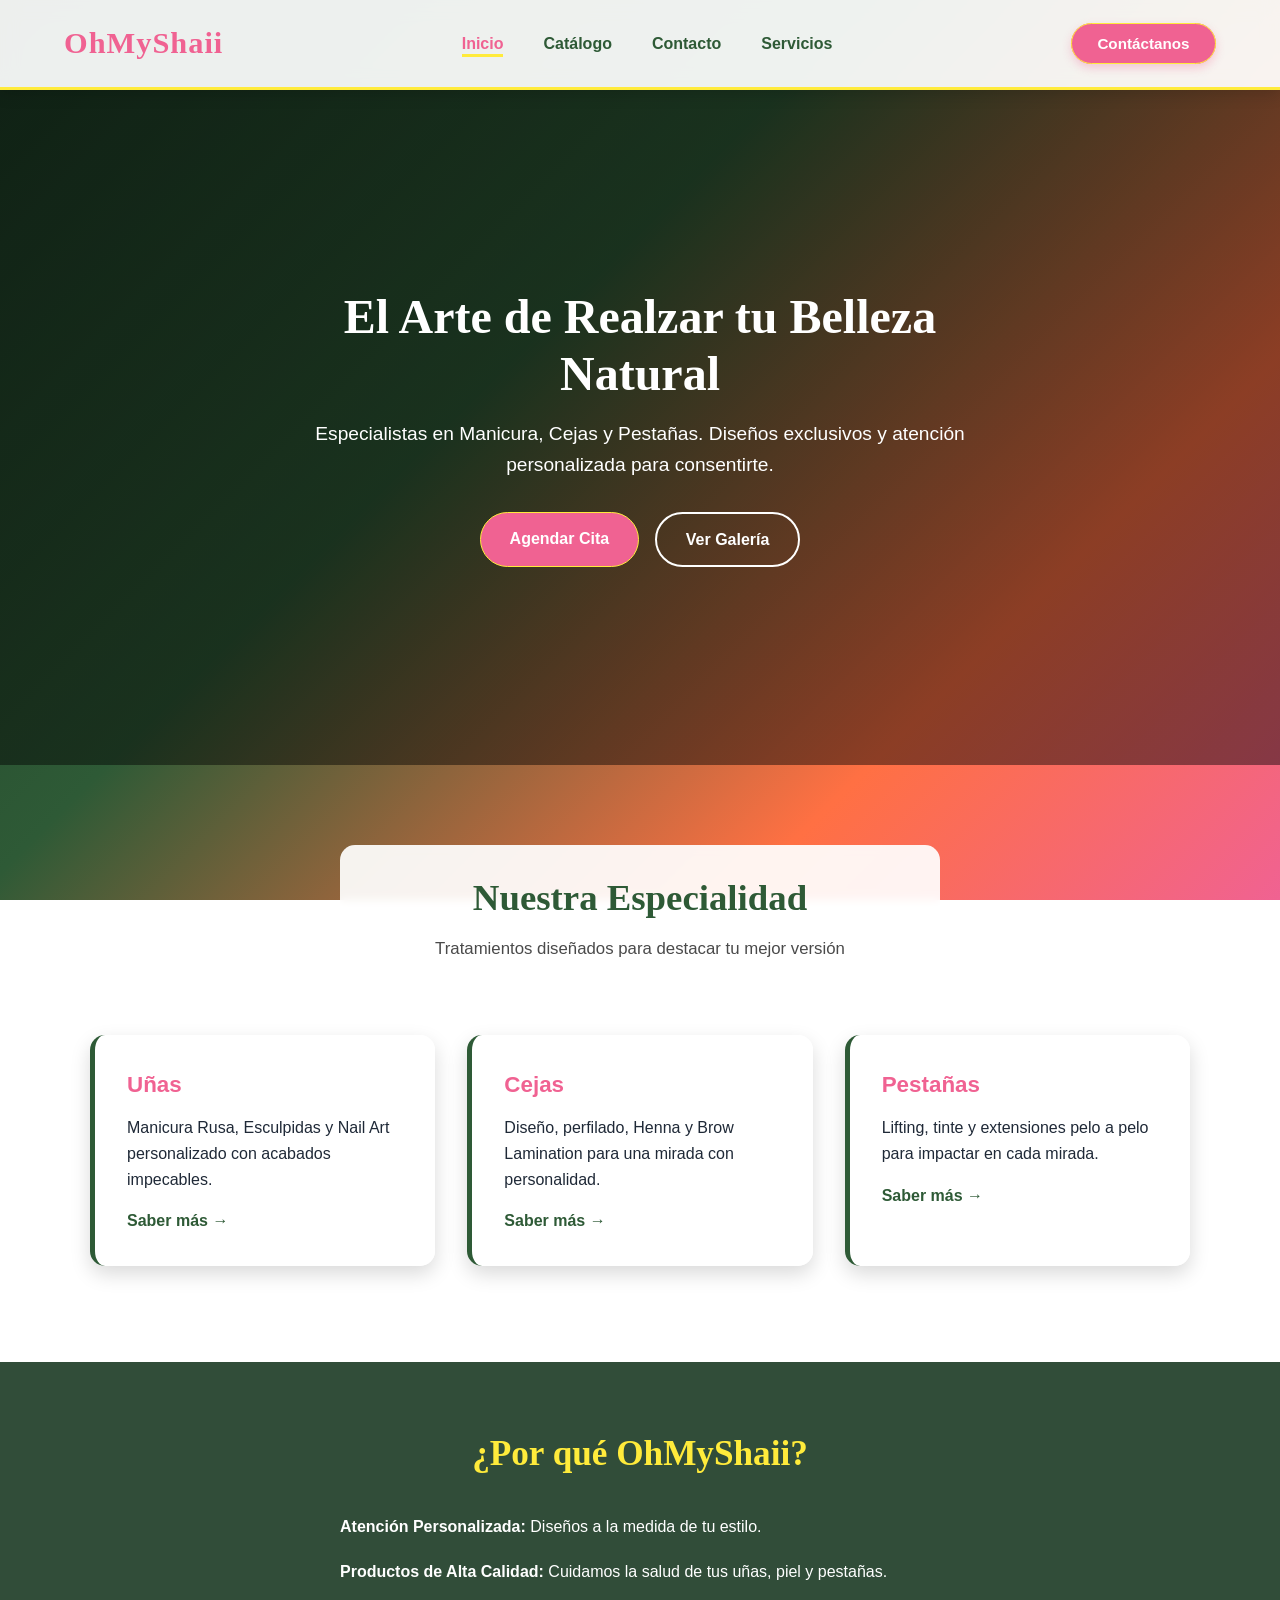
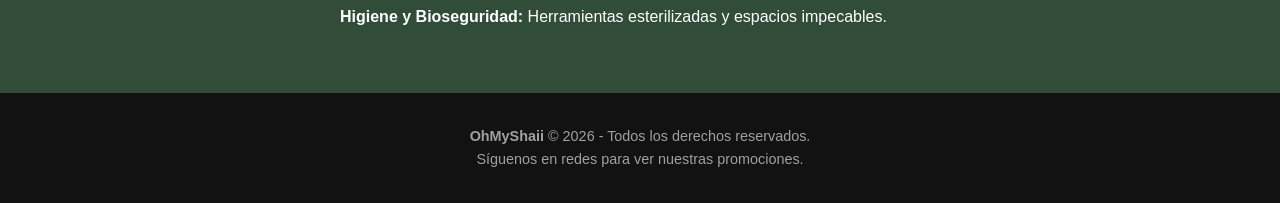
==== Index/Index.html @ 583b564d "first commit" ====
<!DOCTYPE html>
<html lang="es">
<head>
    <meta charset="UTF-8">
    <meta name="viewport" content="width=device-width, initial-scale=1.0">
    <title>OhMyShaii | Belleza & Cuidado Personal</title>

    <!-- Favicon para la pestaña del navegador -->
    <link rel="icon" type="image/jpeg" href="../assets/logotipo.jpeg">
    <link rel="shortcut icon" href="../img/logotipo_2.jpeg" type="image/x-icon">
    <link rel="apple-touch-icon" href="../img/logotipo_2.jpeg">

    <!-- Meta etiquetas para busquedas y redes sociales -->
    <meta property="og:title" content="OhMyShaii | Belleza & Cuidado Personal">
    <meta property="og:description" content="Especialistas en Manicura, Cejas y Pestañas. Diseños exclusivos y atención personalizada.">
    <meta property="og:image" content="../img/logotipo_2.jpeg">
    <meta property="og:type" content="website">

    <!-- Estilos CSS -->
    <link rel="stylesheet" href="../Css/variables.css"> 
    <link rel="stylesheet" href="../Css/styles.css">
</head>
<body>

    <!-- Header / Navbar -->
    <header class="header">
        <div class="logo">
            <a href="Index.html">OhMyShaii</a>
        </div>
        <nav class="nav-bar">
            <ul class="nav-link">
                <li><a href="Index.html" class="active">Inicio</a></li>
                <li><a href="Catalogo.html">Catálogo</a></li>
                <li><a href="Contacto.html">Contacto</a></li>
                <li><a href="Servicios.html">Servicios</a></li>
            </ul>
        </nav>
        <div class="nav-cta">
            <a href="Contacto.html">Contáctanos</a>
        </div>
    </header>

    <!-- Hero Section (Sección Principal) -->
    <section class="hero">
        <div class="hero-content">
            <h1>El Arte de Realzar tu Belleza Natural</h1>
            <p>Especialistas en Manicura, Cejas y Pestañas. Diseños exclusivos y atención personalizada para consentirte.</p>
            <div class="hero-buttons">
                <a href="Contacto.html" class="btn-primary">Agendar Cita</a>
                <a href="Catalogo.html" class="btn-secondary">Ver Galería</a>
            </div>
        </div>
    </section>

    <!-- Resumen de Servicios -->
    <section class="home-servicios">
        <div class="titulo-seccion">
            <h2>Nuestra Especialidad</h2>
            <p>Tratamientos diseñados para destacar tu mejor versión</p>
        </div>
        <div class="servicios-grid-home">
            <div class="card-home">
                <h3>Uñas</h3>
                <p>Manicura Rusa, Esculpidas y Nail Art personalizado con acabados impecables.</p>
                <a href="Servicios.html">Saber más &rarr;</a>
            </div>
            <div class="card-home">
                <h3>Cejas</h3>
                <p>Diseño, perfilado, Henna y Brow Lamination para una mirada con personalidad.</p>
                <a href="Servicios.html">Saber más &rarr;</a>
            </div>
            <div class="card-home">
                <h3>Pestañas</h3>
                <p>Lifting, tinte y extensiones pelo a pelo para impactar en cada mirada.</p>
                <a href="Servicios.html">Saber más &rarr;</a>
            </div>
        </div>
    </section>

    <!-- Sección ¿Por qué elegirnos? -->
    <section class="beneficios">
        <div class="beneficios-content">
            <h2>¿Por qué OhMyShaii?</h2>
            <ul class="lista-beneficios">
                <li><strong>Atención Personalizada:</strong> Diseños a la medida de tu estilo.</li>
                <li><strong>Productos de Alta Calidad:</strong> Cuidamos la salud de tus uñas, piel y pestañas.</li>
                <li><strong>Higiene y Bioseguridad:</strong> Herramientas esterilizadas y espacios impecables.</li>
            </ul>
        </div>
    </section>

    <!-- Footer -->
    <footer class="footer">
        <div class="footer-content">
            <p><strong>OhMyShaii</strong> &copy; 2026 - Todos los derechos reservados.</p>
            <p>Síguenos en redes para ver nuestras promociones.</p>
        </div>
    </footer>

</body>
</html>
---- Css/variables.css ----
:root {
  /* Marca (Logo) */
  --rosa-logo: #F06292;        /* Rosa principal del círculo */
  --amarillo-logo: #FFEB3B;    /* Amarillo/Oro del texto */
  --blanco-lirio: #FFFFFF;     /* Blanco de la flor y contornos */

  /* Colores de Moodboard (Verde y Naranja) */
  --verde-esmeralda: #2E5A36;  /* Verde profundo orgánico */
  --verde-claro: #88B04B;      /* Verde oliva/hoja fresco */
  --naranja-sol: #FF7043;      /* Naranja cálido sunset */

  /* Textos y Sombras */
  --texto-oscuro: #1F2937;
  --sombra-suave: rgba(0, 0, 0, 0.08);
}
---- Css/styles.css ----
/* --- VARIABLES Y PALETA DE COLORES --- */
:root {
  /* Marca / Logotipo */
  --rosa-principal: #F06292;
  --oro-texto: #FFEB3B;
  --blanco-lirio: #FFFFFF;

  /* Moodboard (Verde y Naranja) */
  --verde-bosque: #1b3a24;
  --verde-esmeralda: #2e5a36;
  --verde-suave: rgba(232, 245, 233, 0.9);
  --naranja-sol: #FF7043;
  
  /* Lectura y UI */
  --texto-oscuro: #1F2937;
  --sombra: rgba(0, 0, 0, 0.15);
  --fondo-tarjeta: rgba(255, 255, 255, 0.92);
}

/* --- RESET Y BASE --- */
* {
  margin: 0;
  padding: 0;
  box-sizing: border-box;
}

body {
  font-family: 'Poppins', 'Segoe UI', sans-serif;
  color: var(--texto-oscuro);
  line-height: 1.6;
  
  /* FONDO COMBINADO: Verde Esmeralda -> Naranja Sol -> Rosa Logo */
  background: linear-gradient(
    135deg, 
    var(--verde-bosque) 0%, 
    var(--verde-esmeralda) 40%, 
    var(--naranja-sol) 75%, 
    var(--rosa-principal) 100%
  );
  background-attachment: fixed;
  min-height: 100vh;
}

/* --- HEADER / NAVBAR --- */
.header {
  display: flex;
  justify-content: space-between;
  align-items: center;
  padding: 1.2rem 5%;
  background-color: rgba(255, 255, 255, 0.92);
  backdrop-filter: blur(10px);
  border-bottom: 3px solid var(--oro-texto);
  box-shadow: 0 4px 15px var(--sombra);
  position: sticky;
  top: 0;
  z-index: 1000;
}

/* Logo */
.logo a {
  font-family: 'Playfair Display', serif;
  font-size: 1.9rem;
  font-weight: 700;
  color: var(--rosa-principal);
  text-decoration: none;
  letter-spacing: 1px;
}

/* Menú de navegación (.nav-bar y .nav-link) */
.nav-bar {
  display: flex;
  align-items: center;
}

.nav-link {
  display: flex;
  list-style: none;
  gap: 2.5rem;
}

.nav-link a {
  text-decoration: none;
  color: var(--verde-esmeralda);
  font-size: 1rem;
  font-weight: 600;
  position: relative;
  transition: color 0.3s ease;
}

/* Subrayado en hover usando el tono amarillo/oro */
.nav-link a::after {
  content: '';
  position: absolute;
  width: 0;
  height: 3px;
  bottom: -5px;
  left: 0;
  background-color: var(--oro-texto);
  transition: width 0.3s ease;
}

.nav-link a:hover::after,
.nav-link a.active::after {
  width: 100%;
}

.nav-link a:hover,
.nav-link a.active {
  color: var(--rosa-principal);
}

/* Botón CTA (.nav-cta) */
.nav-cta a {
  background-color: var(--rosa-principal);
  color: var(--blanco-lirio);
  padding: 0.7rem 1.6rem;
  border-radius: 30px;
  text-decoration: none;
  font-size: 0.95rem;
  font-weight: 600;
  border: 1px solid var(--oro-texto);
  box-shadow: 0 4px 10px rgba(240, 98, 146, 0.3);
  transition: all 0.3s ease;
}

.nav-cta a:hover {
  background-color: var(--naranja-sol);
  transform: translateY(-2px);
  box-shadow: 0 6px 15px rgba(255, 112, 67, 0.4);
}

/* --- SECCIÓN GENERAL DE SERVICIOS --- */
.servicios {
  padding: 4rem 5%;
}

.titulo-seccion {
  text-align: center;
  margin-bottom: 3rem;
  background: var(--fondo-tarjeta);
  padding: 1.5rem;
  border-radius: 15px;
  max-width: 600px;
  margin-left: auto;
  margin-right: auto;
  backdrop-filter: blur(5px);
}

.titulo-seccion h2 {
  font-family: 'Playfair Display', serif;
  font-size: 2.3rem;
  color: var(--verde-esmeralda);
  margin-bottom: 0.5rem;
}

.titulo-seccion p {
  color: #4a4a4a;
  font-size: 1.05rem;
}

/* Grid de Tarjetas */
.servicios-container {
  display: grid;
  grid-template-columns: repeat(auto-fit, minmax(280px, 1fr));
  gap: 2rem;
  max-width: 1200px;
  margin: 0 auto;
}

/* Estructura de la Tarjeta con Cristal de Fondo */
.servicio-card {
  background-color: var(--fondo-tarjeta);
  border-radius: 15px;
  overflow: hidden;
  box-shadow: 0 8px 20px var(--sombra);
  border: 1px solid rgba(255, 255, 255, 0.4);
  backdrop-filter: blur(8px);
  transition: transform 0.3s ease, box-shadow 0.3s ease;
  display: flex;
  flex-direction: column;
}

.servicio-card:hover {
  transform: translateY(-8px);
  box-shadow: 0 12px 30px rgba(0, 0, 0, 0.25);
}

/* Manejo de Imágenes */
.servicio-img {
  width: 100%;
  height: 240px;
  overflow: hidden;
}

.servicio-img img {
  width: 100%;
  height: 100%;
  object-fit: cover;
  transition: transform 0.4s ease;
}

.servicio-card:hover .servicio-img img {
  transform: scale(1.06);
}

/* Contenido de la Tarjeta */
.servicio-info {
  padding: 1.5rem;
  display: flex;
  flex-direction: column;
  flex-grow: 1;
}

.servicio-info h3 {
  font-size: 1.5rem;
  color: var(--rosa-principal);
  margin-bottom: 0.8rem;
}

.servicio-info p {
  font-size: 0.95rem;
  color: var(--texto-oscuro);
  margin-bottom: 1.5rem;
  flex-grow: 1;
}

/* Botón secundario por tarjeta */
.btn-servicio {
  align-self: start;
  text-decoration: none;
  color: var(--verde-esmeralda);
  border: 2px solid var(--verde-esmeralda);
  padding: 0.5rem 1.2rem;
  border-radius: 20px;
  font-weight: 600;
  font-size: 0.9rem;
  transition: all 0.3s ease;
}

.btn-servicio:hover {
  background-color: var(--verde-esmeralda);
  color: var(--blanco-lirio);
}

/* --- ESTILOS DEL CATÁLOGO Y ÁLBUM --- */
.catalogo-section {
  padding: 3rem 5%;
  max-width: 1200px;
  margin: 0 auto;
}

/* Pestañas de Filtrado */
.album-tabs {
  display: flex;
  justify-content: center;
  gap: 1rem;
  margin-bottom: 2.5rem;
  flex-wrap: wrap;
}

.tab-btn {
  background-color: var(--fondo-tarjeta);
  border: 2px solid var(--verde-esmeralda);
  color: var(--verde-esmeralda);
  padding: 0.6rem 1.4rem;
  border-radius: 25px;
  font-weight: 600;
  cursor: pointer;
  transition: all 0.3s ease;
}

.tab-btn:hover,
.tab-btn.active {
  background-color: var(--rosa-principal);
  border-color: var(--rosa-principal);
  color: var(--blanco-lirio);
}

/* Grilla de la Galería */
.galeria-grid {
  display: grid;
  grid-template-columns: repeat(auto-fill, minmax(260px, 1fr));
  gap: 1.5rem;
}

.galeria-item {
  position: relative;
  border-radius: 12px;
  overflow: hidden;
  height: 280px;
  cursor: pointer;
  box-shadow: 0 6px 15px var(--sombra);
}

.galeria-item img {
  width: 100%;
  height: 100%;
  object-fit: cover;
  transition: transform 0.4s ease;
}

/* Capa hover con texto */
.galeria-item .overlay {
  position: absolute;
  top: 0;
  left: 0;
  width: 100%;
  height: 100%;
  background: rgba(27, 58, 36, 0.75);
  display: flex;
  justify-content: center;
  align-items: center;
  opacity: 0;
  transition: opacity 0.3s ease;
}

.galeria-item .overlay span {
  color: var(--blanco-lirio);
  font-size: 1.2rem;
  font-weight: 700;
  border-bottom: 2px solid var(--oro-texto);
  padding-bottom: 4px;
}

.galeria-item:hover img {
  transform: scale(1.08);
}

.galeria-item:hover .overlay {
  opacity: 1;
}

/* --- LIGHTBOX (VISOR EN PANTALLA COMPLETA) --- */
.lightbox {
  display: none;
  position: fixed;
  z-index: 2000;
  left: 0;
  top: 0;
  width: 100%;
  height: 100%;
  background-color: rgba(0, 0, 0, 0.88);
  flex-direction: column;
  justify-content: center;
  align-items: center;
}

.lightbox-contenido {
  max-width: 85%;
  max-height: 80vh;
  border-radius: 10px;
  box-shadow: 0 0 20px rgba(255, 255, 255, 0.2);
  animation: zoomIn 0.3s ease;
}

#caption {
  margin-top: 15px;
  color: var(--blanco-lirio);
  font-size: 1.1rem;
}

.cerrar {
  position: absolute;
  top: 20px;
  right: 35px;
  color: var(--blanco-lirio);
  font-size: 40px;
  font-weight: bold;
  cursor: pointer;
  transition: color 0.2s ease;
}

.cerrar:hover {
  color: var(--rosa-principal);
}

@keyframes zoomIn {
  from { transform: scale(0.7); opacity: 0; }
  to { transform: scale(1); opacity: 1; }
}

/* --- HERO SECTION --- */
.hero {
  background: linear-gradient(rgba(0, 0, 0, 0.45), rgba(0, 0, 0, 0.45)), url('../img/hero-bg.jpg') center/cover no-repeat;
  height: 75vh;
  display: flex;
  align-items: center;
  justify-content: center;
  text-align: center;
  color: var(--blanco-lirio);
  padding: 0 1rem;
  margin-bottom: 2rem;
}

.hero-content {
  max-width: 700px;
}

.hero-content h1 {
  font-family: 'Playfair Display', serif;
  font-size: 3rem;
  margin-bottom: 1rem;
  line-height: 1.2;
}

.hero-content p {
  font-size: 1.2rem;
  margin-bottom: 2rem;
}

.hero-buttons {
  display: flex;
  gap: 1rem;
  justify-content: center;
}

.btn-primary {
  background-color: var(--rosa-principal);
  color: var(--blanco-lirio);
  padding: 0.8rem 1.8rem;
  border-radius: 30px;
  text-decoration: none;
  font-weight: 600;
  border: 1px solid var(--oro-texto);
  transition: background-color 0.3s, transform 0.2s;
}

.btn-primary:hover {
  background-color: var(--naranja-sol);
  transform: translateY(-2px);
}

.btn-secondary {
  border: 2px solid var(--blanco-lirio);
  color: var(--blanco-lirio);
  padding: 0.8rem 1.8rem;
  border-radius: 30px;
  text-decoration: none;
  font-weight: 600;
  transition: all 0.3s;
}

.btn-secondary:hover {
  background-color: var(--blanco-lirio);
  color: var(--texto-oscuro);
}

/* --- HOME SERVICIOS --- */
.home-servicios {
  padding: 3rem 5%;
}

.servicios-grid-home {
  display: grid;
  grid-template-columns: repeat(auto-fit, minmax(250px, 1fr));
  gap: 2rem;
  max-width: 1100px;
  margin: 0 auto;
}

.card-home {
  background-color: var(--fondo-tarjeta);
  padding: 2rem;
  border-radius: 15px;
  border-left: 5px solid var(--verde-esmeralda);
  backdrop-filter: blur(8px);
  box-shadow: 0 8px 20px var(--sombra);
  transition: transform 0.3s;
}

.card-home:hover {
  transform: translateY(-5px);
}

.card-home h3 {
  color: var(--rosa-principal);
  font-size: 1.4rem;
  margin-bottom: 0.8rem;
}

.card-home a {
  display: inline-block;
  margin-top: 1rem;
  color: var(--verde-esmeralda);
  font-weight: 700;
  text-decoration: none;
}

/* --- BENEFICIOS --- */
.beneficios {
  background-color: rgba(27, 58, 36, 0.9);
  backdrop-filter: blur(8px);
  color: var(--blanco-lirio);
  padding: 4rem 5%;
  text-align: center;
  margin-top: 3rem;
}

.beneficios h2 {
  font-family: 'Playfair Display', serif;
  font-size: 2.2rem;
  margin-bottom: 2rem;
  color: var(--oro-texto);
}

.lista-beneficios {
  list-style: none;
  max-width: 600px;
  margin: 0 auto;
  display: flex;
  flex-direction: column;
  gap: 1.2rem;
  text-align: left;
}

/* --- FOOTER --- */
.footer {
  background-color: #121212;
  color: #a0a0a0;
  text-align: center;
  padding: 2rem;
  font-size: 0.9rem;
}

/* --- ESTILOS DE CONTACTO --- */
.contacto-container {
  padding: 3rem 5%;
  max-width: 1100px;
  margin: 0 auto;
}

.contacto-wrapper {
  display: grid;
  grid-template-columns: repeat(auto-fit, minmax(320px, 1fr));
  gap: 3rem;
  margin-top: 2rem;
}

/* Formulario */
.contacto-form {
  background-color: var(--fondo-tarjeta);
  padding: 2rem;
  border-radius: 15px;
  box-shadow: 0 8px 20px var(--sombra);
  border: 1px solid rgba(255, 255, 255, 0.4);
  backdrop-filter: blur(8px);
}

.form-group {
  margin-bottom: 1.2rem;
}

.form-group label {
  display: block;
  font-weight: 600;
  margin-bottom: 0.4rem;
  color: var(--verde-esmeralda);
}

.form-group input,
.form-group select,
.form-group textarea {
  width: 100%;
  padding: 0.8rem;
  border: 1px solid #ccc;
  border-radius: 8px;
  font-family: inherit;
  font-size: 0.95rem;
  background-color: #ffffff;
  transition: border-color 0.3s;
}

.form-group input:focus,
.form-group select:focus,
.form-group textarea:focus {
  outline: none;
  border-color: var(--rosa-principal);
}

/* Botón WhatsApp */
.btn-whatsapp {
  width: 100%;
  background-color: #25d366;
  color: #ffffff;
  border: none;
  padding: 0.9rem;
  border-radius: 30px;
  font-size: 1.05rem;
  font-weight: 700;
  cursor: pointer;
  display: flex;
  align-items: center;
  justify-content: center;
  gap: 0.5rem;
  transition: background-color 0.3s, transform 0.2s;
}

.btn-whatsapp:hover {
  background-color: #1eb954;
  transform: translateY(-2px);
}

/* Panel de Información Directa */
.contacto-info {
  background-color: var(--fondo-tarjeta);
  padding: 2rem;
  border-radius: 15px;
  border-left: 5px solid var(--rosa-principal);
  backdrop-filter: blur(8px);
  box-shadow: 0 8px 20px var(--sombra);
  display: flex;
  flex-direction: column;
  justify-content: center;
}

.contacto-info h3 {
  font-family: 'Playfair Display', serif;
  color: var(--verde-esmeralda);
  font-size: 1.6rem;
  margin-bottom: 1rem;
}

.contacto-info p {
  margin-bottom: 1.5rem;
}

.contacto-info ul {
  list-style: none;
  display: flex;
  flex-direction: column;
  gap: 1rem;
}

.contacto-info li {
  font-size: 0.98rem;
}
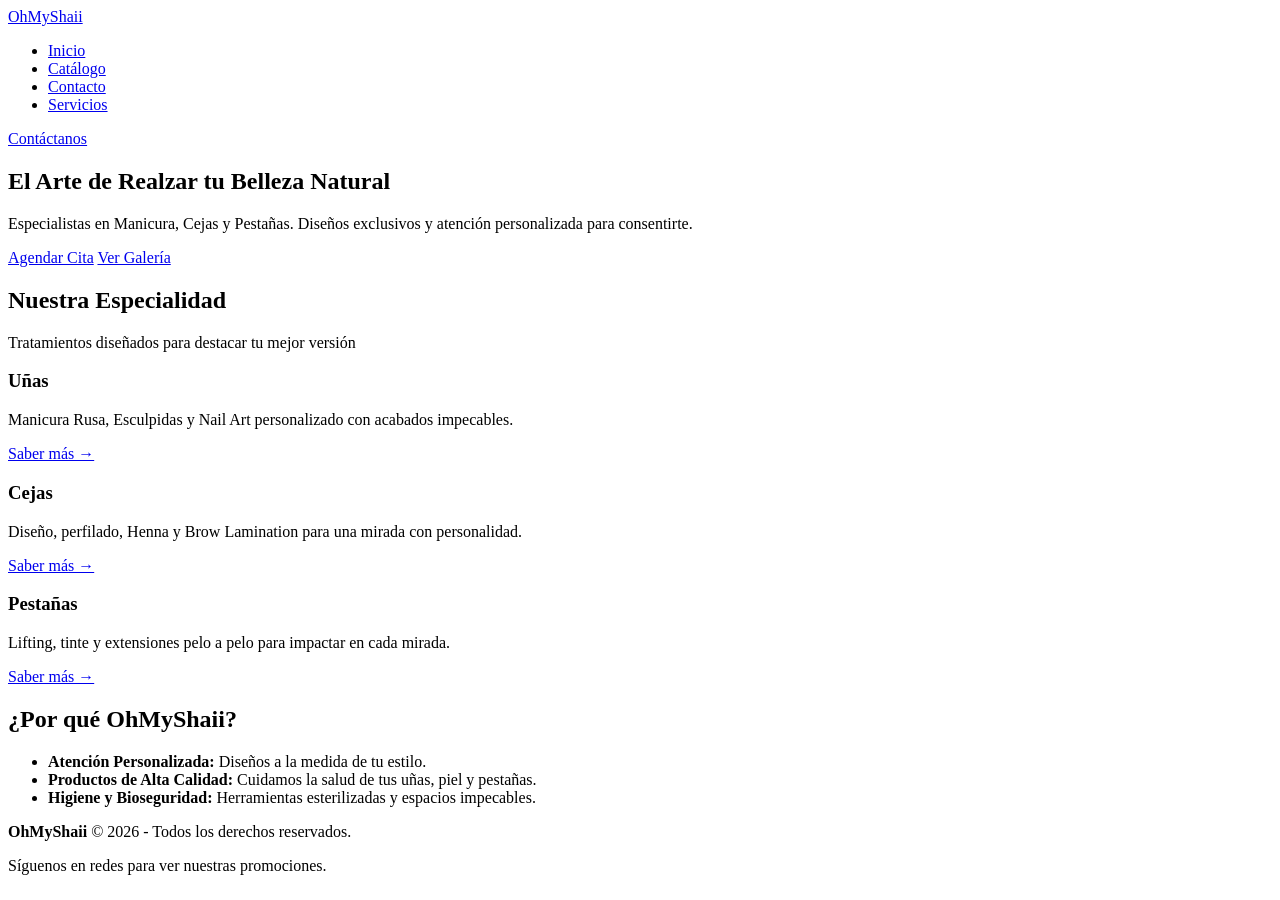
==== commit 28169ab4: "cambios para nuevo funcionamiento" ====
--- a/Index/Index.html
+++ b/Index/Index.html
@@ -6,19 +6,19 @@
     <title>OhMyShaii | Belleza & Cuidado Personal</title>
 
     <!-- Favicon para la pestaña del navegador -->
-    <link rel="icon" type="image/jpeg" href="../assets/logotipo.jpeg">
-    <link rel="shortcut icon" href="../img/logotipo_2.jpeg" type="image/x-icon">
-    <link rel="apple-touch-icon" href="../img/logotipo_2.jpeg">
+    <link rel="icon" type="image/jpeg" href="assets/logotipo_2.jpeg">
+    <link rel="shortcut icon" type="image/jpeg" href="assets/logotipo_2.jpeg">
+    <link rel="apple-touch-icon" href="assets/logotipo_2.jpeg">
 
-    <!-- Meta etiquetas para busquedas y redes sociales -->
+    <!-- Meta etiquetas para búsquedas y redes sociales (Open Graph) -->
     <meta property="og:title" content="OhMyShaii | Belleza & Cuidado Personal">
     <meta property="og:description" content="Especialistas en Manicura, Cejas y Pestañas. Diseños exclusivos y atención personalizada.">
-    <meta property="og:image" content="../img/logotipo_2.jpeg">
+    <meta property="og:image" content="assets/logotipo_2.jpeg">
     <meta property="og:type" content="website">
 
-    <!-- Estilos CSS -->
-    <link rel="stylesheet" href="../Css/variables.css"> 
-    <link rel="stylesheet" href="../Css/styles.css">
+    <!-- Estilos CSS (Rutas relativas a la raíz) -->
+    <link rel="stylesheet" href="Css/variables.css"> 
+    <link rel="stylesheet" href="Css/styles.css">
 </head>
 <body>
 
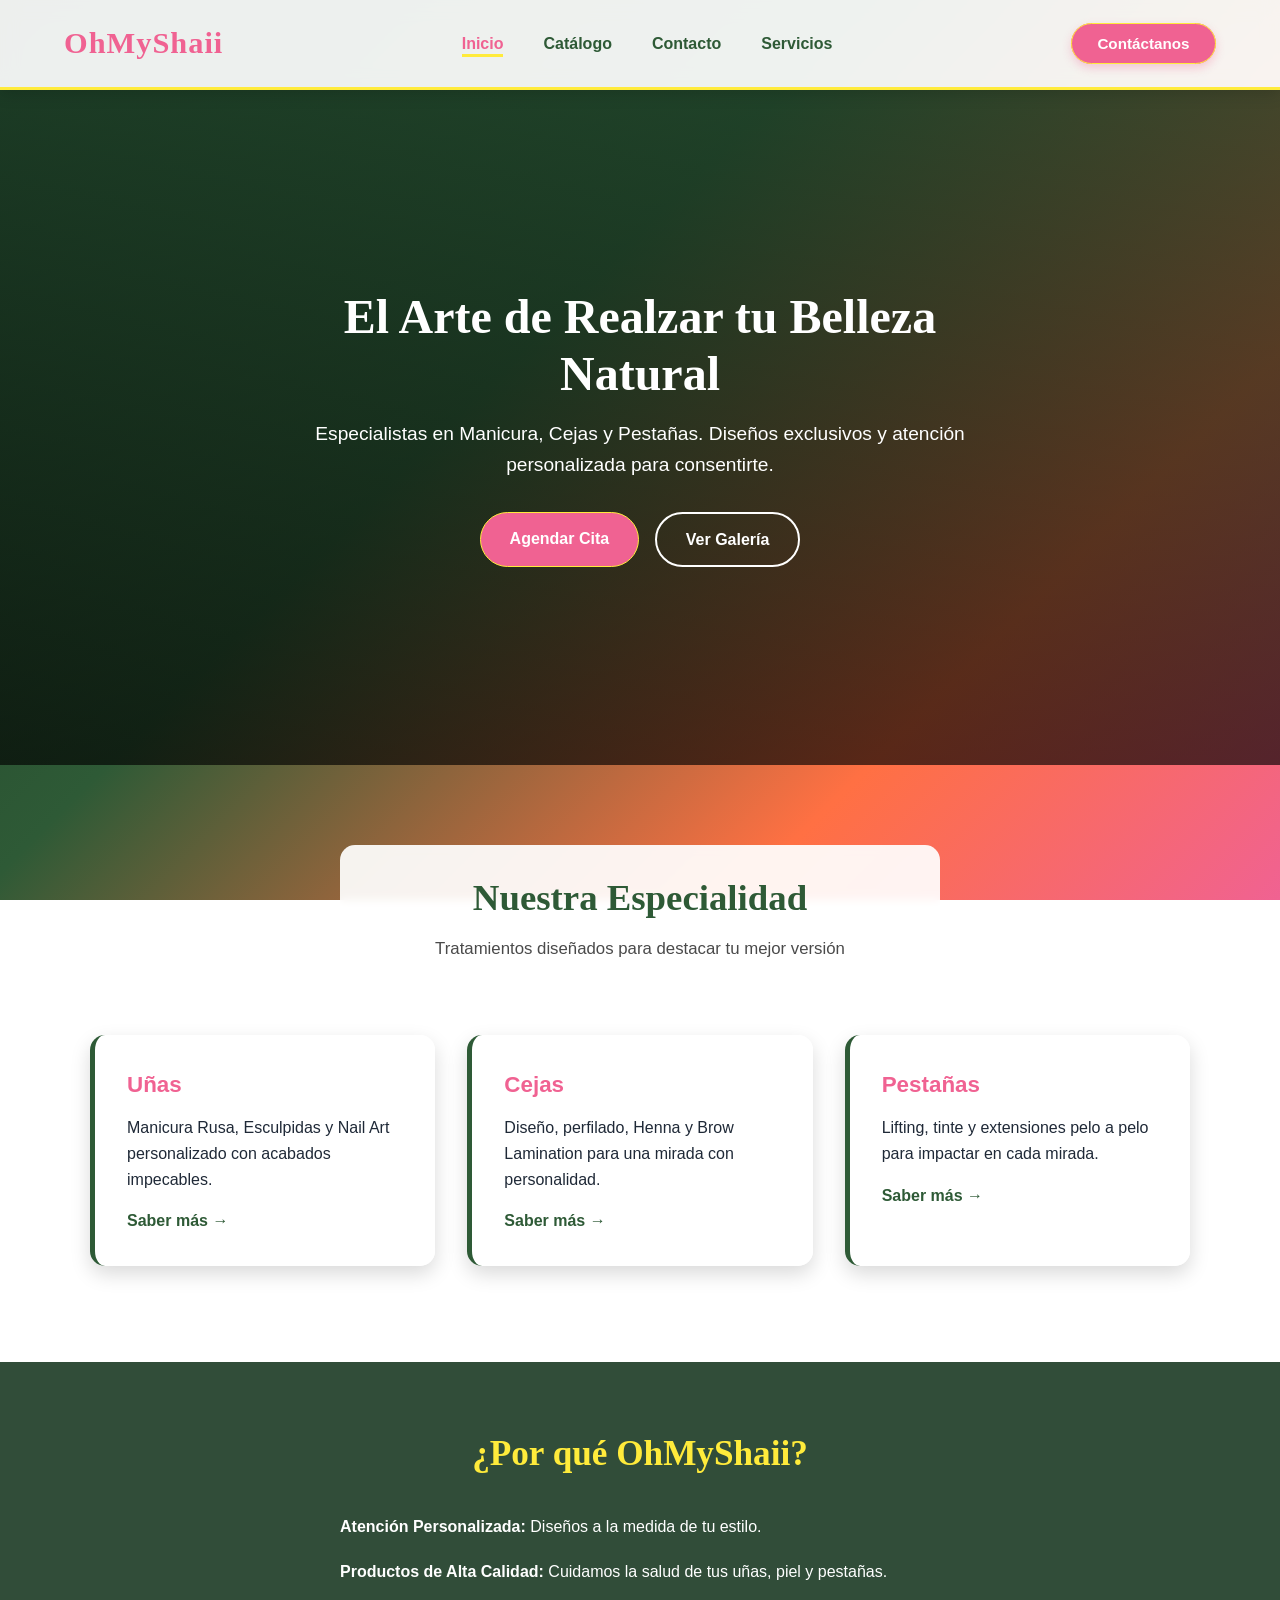
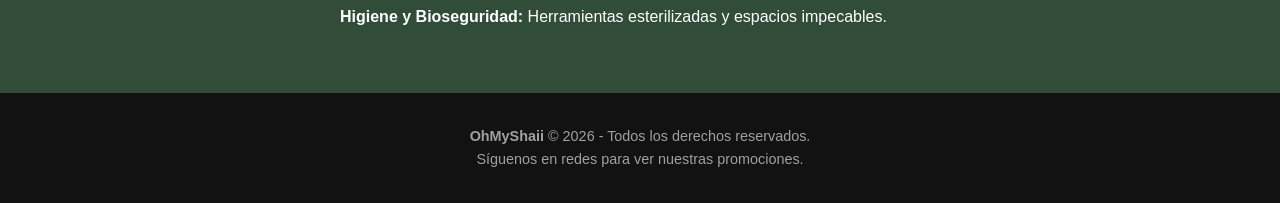
==== commit 364e0dd6: "cambios para nuevo funcionamiento" ====
--- a/Index/Index.html
+++ b/Index/Index.html
@@ -5,7 +5,7 @@
     <meta name="viewport" content="width=device-width, initial-scale=1.0">
     <title>OhMyShaii | Belleza & Cuidado Personal</title>
 
-    <!-- Favicon para la pestaña del navegador -->
+    <!-- Favicon para la pestaña del navegador (Sin la barra inicial '/') -->
     <link rel="icon" type="image/jpeg" href="assets/logotipo_2.jpeg">
     <link rel="shortcut icon" type="image/jpeg" href="assets/logotipo_2.jpeg">
     <link rel="apple-touch-icon" href="assets/logotipo_2.jpeg">
@@ -16,9 +16,8 @@
     <meta property="og:image" content="assets/logotipo_2.jpeg">
     <meta property="og:type" content="website">
 
-    <!-- Estilos CSS (Rutas relativas a la raíz) -->
-    <link rel="stylesheet" href="Css/variables.css"> 
-    <link rel="stylesheet" href="Css/styles.css">
+    <!-- Estilos CSS (Sin los '../' iniciales) -->
+    <link rel="stylesheet" href="../Css/styles.css">
 </head>
 <body>
 
--- a/Css/styles.css
+++ b/Css/styles.css
@@ -0,0 +1,649 @@
+/* --- VARIABLES Y PALETA DE COLORES --- */
+:root {
+  /* Marca / Logotipo */
+  --rosa-principal: #F06292;
+  --oro-texto: #FFEB3B;
+  --blanco-lirio: #FFFFFF;
+
+  /* Moodboard (Verde y Naranja) */
+  --verde-bosque: #1b3a24;
+  --verde-esmeralda: #2e5a36;
+  --verde-suave: rgba(232, 245, 233, 0.9);
+  --naranja-sol: #FF7043;
+  
+  /* Lectura y UI */
+  --texto-oscuro: #1F2937;
+  --sombra: rgba(0, 0, 0, 0.15);
+  --fondo-tarjeta: rgba(255, 255, 255, 0.92);
+}
+
+/* --- RESET Y BASE --- */
+* {
+  margin: 0;
+  padding: 0;
+  box-sizing: border-box;
+}
+
+body {
+  font-family: 'Poppins', 'Segoe UI', sans-serif;
+  color: var(--texto-oscuro);
+  line-height: 1.6;
+  
+  /* FONDO COMBINADO: Verde Esmeralda -> Naranja Sol -> Rosa Logo */
+  background: linear-gradient(
+    135deg, 
+    var(--verde-bosque) 0%, 
+    var(--verde-esmeralda) 40%, 
+    var(--naranja-sol) 75%, 
+    var(--rosa-principal) 100%
+  );
+  background-attachment: fixed;
+  min-height: 100vh;
+}
+
+/* --- HEADER / NAVBAR --- */
+.header {
+  display: flex;
+  justify-content: space-between;
+  align-items: center;
+  padding: 1.2rem 5%;
+  background-color: rgba(255, 255, 255, 0.92);
+  backdrop-filter: blur(10px);
+  border-bottom: 3px solid var(--oro-texto);
+  box-shadow: 0 4px 15px var(--sombra);
+  position: sticky;
+  top: 0;
+  z-index: 1000;
+}
+
+/* Logo */
+.logo a {
+  font-family: 'Playfair Display', serif;
+  font-size: 1.9rem;
+  font-weight: 700;
+  color: var(--rosa-principal);
+  text-decoration: none;
+  letter-spacing: 1px;
+}
+
+/* Menú de navegación (.nav-bar y .nav-link) */
+.nav-bar {
+  display: flex;
+  align-items: center;
+}
+
+.nav-link {
+  display: flex;
+  list-style: none;
+  gap: 2.5rem;
+}
+
+.nav-link a {
+  text-decoration: none;
+  color: var(--verde-esmeralda);
+  font-size: 1rem;
+  font-weight: 600;
+  position: relative;
+  transition: color 0.3s ease;
+}
+
+/* Subrayado en hover usando el tono amarillo/oro */
+.nav-link a::after {
+  content: '';
+  position: absolute;
+  width: 0;
+  height: 3px;
+  bottom: -5px;
+  left: 0;
+  background-color: var(--oro-texto);
+  transition: width 0.3s ease;
+}
+
+.nav-link a:hover::after,
+.nav-link a.active::after {
+  width: 100%;
+}
+
+.nav-link a:hover,
+.nav-link a.active {
+  color: var(--rosa-principal);
+}
+
+/* Botón CTA (.nav-cta) */
+.nav-cta a {
+  background-color: var(--rosa-principal);
+  color: var(--blanco-lirio);
+  padding: 0.7rem 1.6rem;
+  border-radius: 30px;
+  text-decoration: none;
+  font-size: 0.95rem;
+  font-weight: 600;
+  border: 1px solid var(--oro-texto);
+  box-shadow: 0 4px 10px rgba(240, 98, 146, 0.3);
+  transition: all 0.3s ease;
+}
+
+.nav-cta a:hover {
+  background-color: var(--naranja-sol);
+  transform: translateY(-2px);
+  box-shadow: 0 6px 15px rgba(255, 112, 67, 0.4);
+}
+
+/* --- SECCIÓN GENERAL DE SERVICIOS --- */
+.servicios {
+  padding: 4rem 5%;
+}
+
+.titulo-seccion {
+  text-align: center;
+  margin-bottom: 3rem;
+  background: var(--fondo-tarjeta);
+  padding: 1.5rem;
+  border-radius: 15px;
+  max-width: 600px;
+  margin-left: auto;
+  margin-right: auto;
+  backdrop-filter: blur(5px);
+}
+
+.titulo-seccion h2 {
+  font-family: 'Playfair Display', serif;
+  font-size: 2.3rem;
+  color: var(--verde-esmeralda);
+  margin-bottom: 0.5rem;
+}
+
+.titulo-seccion p {
+  color: #4a4a4a;
+  font-size: 1.05rem;
+}
+
+/* Grid de Tarjetas */
+.servicios-container {
+  display: grid;
+  grid-template-columns: repeat(auto-fit, minmax(280px, 1fr));
+  gap: 2rem;
+  max-width: 1200px;
+  margin: 0 auto;
+}
+
+/* Estructura de la Tarjeta con Cristal de Fondo */
+.servicio-card {
+  background-color: var(--fondo-tarjeta);
+  border-radius: 15px;
+  overflow: hidden;
+  box-shadow: 0 8px 20px var(--sombra);
+  border: 1px solid rgba(255, 255, 255, 0.4);
+  backdrop-filter: blur(8px);
+  transition: transform 0.3s ease, box-shadow 0.3s ease;
+  display: flex;
+  flex-direction: column;
+}
+
+.servicio-card:hover {
+  transform: translateY(-8px);
+  box-shadow: 0 12px 30px rgba(0, 0, 0, 0.25);
+}
+
+/* Manejo de Imágenes */
+.servicio-img {
+  width: 100%;
+  height: 240px;
+  overflow: hidden;
+}
+
+.servicio-img img {
+  width: 100%;
+  height: 100%;
+  object-fit: cover;
+  transition: transform 0.4s ease;
+}
+
+.servicio-card:hover .servicio-img img {
+  transform: scale(1.06);
+}
+
+/* Contenido de la Tarjeta */
+.servicio-info {
+  padding: 1.5rem;
+  display: flex;
+  flex-direction: column;
+  flex-grow: 1;
+}
+
+.servicio-info h3 {
+  font-size: 1.5rem;
+  color: var(--rosa-principal);
+  margin-bottom: 0.8rem;
+}
+
+.servicio-info p {
+  font-size: 0.95rem;
+  color: var(--texto-oscuro);
+  margin-bottom: 1.5rem;
+  flex-grow: 1;
+}
+
+/* Botón secundario por tarjeta */
+.btn-servicio {
+  align-self: start;
+  text-decoration: none;
+  color: var(--verde-esmeralda);
+  border: 2px solid var(--verde-esmeralda);
+  padding: 0.5rem 1.2rem;
+  border-radius: 20px;
+  font-weight: 600;
+  font-size: 0.9rem;
+  transition: all 0.3s ease;
+}
+
+.btn-servicio:hover {
+  background-color: var(--verde-esmeralda);
+  color: var(--blanco-lirio);
+}
+
+/* --- ESTILOS DEL CATÁLOGO Y ÁLBUM --- */
+.catalogo-section {
+  padding: 3rem 5%;
+  max-width: 1200px;
+  margin: 0 auto;
+}
+
+/* Pestañas de Filtrado */
+.album-tabs {
+  display: flex;
+  justify-content: center;
+  gap: 1rem;
+  margin-bottom: 2.5rem;
+  flex-wrap: wrap;
+}
+
+.tab-btn {
+  background-color: var(--fondo-tarjeta);
+  border: 2px solid var(--verde-esmeralda);
+  color: var(--verde-esmeralda);
+  padding: 0.6rem 1.4rem;
+  border-radius: 25px;
+  font-weight: 600;
+  cursor: pointer;
+  transition: all 0.3s ease;
+}
+
+.tab-btn:hover,
+.tab-btn.active {
+  background-color: var(--rosa-principal);
+  border-color: var(--rosa-principal);
+  color: var(--blanco-lirio);
+}
+
+/* Grilla de la Galería */
+.galeria-grid {
+  display: grid;
+  grid-template-columns: repeat(auto-fill, minmax(260px, 1fr));
+  gap: 1.5rem;
+}
+
+.galeria-item {
+  position: relative;
+  border-radius: 12px;
+  overflow: hidden;
+  height: 280px;
+  cursor: pointer;
+  box-shadow: 0 6px 15px var(--sombra);
+}
+
+.galeria-item img {
+  width: 100%;
+  height: 100%;
+  object-fit: cover;
+  transition: transform 0.4s ease;
+}
+
+/* Capa hover con texto */
+.galeria-item .overlay {
+  position: absolute;
+  top: 0;
+  left: 0;
+  width: 100%;
+  height: 100%;
+  background: rgba(27, 58, 36, 0.75);
+  display: flex;
+  justify-content: center;
+  align-items: center;
+  opacity: 0;
+  transition: opacity 0.3s ease;
+}
+
+.galeria-item .overlay span {
+  color: var(--blanco-lirio);
+  font-size: 1.2rem;
+  font-weight: 700;
+  border-bottom: 2px solid var(--oro-texto);
+  padding-bottom: 4px;
+}
+
+.galeria-item:hover img {
+  transform: scale(1.08);
+}
+
+.galeria-item:hover .overlay {
+  opacity: 1;
+}
+
+/* --- LIGHTBOX (VISOR EN PANTALLA COMPLETA) --- */
+.lightbox {
+  display: none;
+  position: fixed;
+  z-index: 2000;
+  left: 0;
+  top: 0;
+  width: 100%;
+  height: 100%;
+  background-color: rgba(0, 0, 0, 0.88);
+  flex-direction: column;
+  justify-content: center;
+  align-items: center;
+}
+
+.lightbox-contenido {
+  max-width: 85%;
+  max-height: 80vh;
+  border-radius: 10px;
+  box-shadow: 0 0 20px rgba(255, 255, 255, 0.2);
+  animation: zoomIn 0.3s ease;
+}
+
+#caption {
+  margin-top: 15px;
+  color: var(--blanco-lirio);
+  font-size: 1.1rem;
+}
+
+.cerrar {
+  position: absolute;
+  top: 20px;
+  right: 35px;
+  color: var(--blanco-lirio);
+  font-size: 40px;
+  font-weight: bold;
+  cursor: pointer;
+  transition: color 0.2s ease;
+}
+
+.cerrar:hover {
+  color: var(--rosa-principal);
+}
+
+@keyframes zoomIn {
+  from { transform: scale(0.7); opacity: 0; }
+  to { transform: scale(1); opacity: 1; }
+}
+
+/* --- HERO SECTION (Ruta corregida sin error 404) --- */
+.hero {
+  background: linear-gradient(rgba(27, 58, 36, 0.7), rgba(0, 0, 0, 0.6)), url('../img/logotipo_2.jpeg') center/cover no-repeat;
+  height: 75vh;
+  display: flex;
+  align-items: center;
+  justify-content: center;
+  text-align: center;
+  color: var(--blanco-lirio);
+  padding: 0 1rem;
+  margin-bottom: 2rem;
+}
+
+.hero-content {
+  max-width: 700px;
+}
+
+.hero-content h1 {
+  font-family: 'Playfair Display', serif;
+  font-size: 3rem;
+  margin-bottom: 1rem;
+  line-height: 1.2;
+}
+
+.hero-content p {
+  font-size: 1.2rem;
+  margin-bottom: 2rem;
+}
+
+.hero-buttons {
+  display: flex;
+  gap: 1rem;
+  justify-content: center;
+}
+
+.btn-primary {
+  background-color: var(--rosa-principal);
+  color: var(--blanco-lirio);
+  padding: 0.8rem 1.8rem;
+  border-radius: 30px;
+  text-decoration: none;
+  font-weight: 600;
+  border: 1px solid var(--oro-texto);
+  transition: background-color 0.3s, transform 0.2s;
+}
+
+.btn-primary:hover {
+  background-color: var(--naranja-sol);
+  transform: translateY(-2px);
+}
+
+.btn-secondary {
+  border: 2px solid var(--blanco-lirio);
+  color: var(--blanco-lirio);
+  padding: 0.8rem 1.8rem;
+  border-radius: 30px;
+  text-decoration: none;
+  font-weight: 600;
+  transition: all 0.3s;
+}
+
+.btn-secondary:hover {
+  background-color: var(--blanco-lirio);
+  color: var(--texto-oscuro);
+}
+
+/* --- HOME SERVICIOS --- */
+.home-servicios {
+  padding: 3rem 5%;
+}
+
+.servicios-grid-home {
+  display: grid;
+  grid-template-columns: repeat(auto-fit, minmax(250px, 1fr));
+  gap: 2rem;
+  max-width: 1100px;
+  margin: 0 auto;
+}
+
+.card-home {
+  background-color: var(--fondo-tarjeta);
+  padding: 2rem;
+  border-radius: 15px;
+  border-left: 5px solid var(--verde-esmeralda);
+  backdrop-filter: blur(8px);
+  box-shadow: 0 8px 20px var(--sombra);
+  transition: transform 0.3s;
+}
+
+.card-home:hover {
+  transform: translateY(-5px);
+}
+
+.card-home h3 {
+  color: var(--rosa-principal);
+  font-size: 1.4rem;
+  margin-bottom: 0.8rem;
+}
+
+.card-home a {
+  display: inline-block;
+  margin-top: 1rem;
+  color: var(--verde-esmeralda);
+  font-weight: 700;
+  text-decoration: none;
+}
+
+/* --- BENEFICIOS --- */
+.beneficios {
+  background-color: rgba(27, 58, 36, 0.9);
+  backdrop-filter: blur(8px);
+  color: var(--blanco-lirio);
+  padding: 4rem 5%;
+  text-align: center;
+  margin-top: 3rem;
+}
+
+.beneficios h2 {
+  font-family: 'Playfair Display', serif;
+  font-size: 2.2rem;
+  margin-bottom: 2rem;
+  color: var(--oro-texto);
+}
+
+.lista-beneficios {
+  list-style: none;
+  max-width: 600px;
+  margin: 0 auto;
+  display: flex;
+  flex-direction: column;
+  gap: 1.2rem;
+  text-align: left;
+}
+
+/* --- FOOTER --- */
+.footer {
+  background-color: #121212;
+  color: #a0a0a0;
+  text-align: center;
+  padding: 2rem;
+  font-size: 0.9rem;
+}
+
+/* --- ESTILOS DE CONTACTO --- */
+.contacto-container {
+  padding: 3rem 5%;
+  max-width: 1100px;
+  margin: 0 auto;
+}
+
+.contacto-wrapper {
+  display: grid;
+  grid-template-columns: repeat(auto-fit, minmax(320px, 1fr));
+  gap: 3rem;
+  margin-top: 2rem;
+}
+
+/* Formulario */
+.contacto-form {
+  background-color: var(--fondo-tarjeta);
+  padding: 2rem;
+  border-radius: 15px;
+  box-shadow: 0 8px 20px var(--sombra);
+  border: 1px solid rgba(255, 255, 255, 0.4);
+  backdrop-filter: blur(8px);
+}
+
+.form-group {
+  margin-bottom: 1.2rem;
+}
+
+.form-group label {
+  display: block;
+  font-weight: 600;
+  margin-bottom: 0.4rem;
+  color: var(--verde-esmeralda);
+}
+
+.form-group input,
+.form-group select,
+.form-group textarea {
+  width: 100%;
+  padding: 0.8rem;
+  border: 1px solid #ccc;
+  border-radius: 8px;
+  font-family: inherit;
+  font-size: 0.95rem;
+  background-color: #ffffff;
+  transition: border-color 0.3s;
+}
+
+.form-group input:focus,
+.form-group select:focus,
+.form-group textarea:focus {
+  outline: none;
+  border-color: var(--rosa-principal);
+}
+
+/* Botón WhatsApp */
+.btn-whatsapp {
+  width: 100%;
+  background-color: #25d366;
+  color: #ffffff;
+  border: none;
+  padding: 0.9rem;
+  border-radius: 30px;
+  font-size: 1.05rem;
+  font-weight: 700;
+  cursor: pointer;
+  display: flex;
+  align-items: center;
+  justify-content: center;
+  gap: 0.5rem;
+  transition: background-color 0.3s, transform 0.2s;
+}
+
+.btn-whatsapp:hover {
+  background-color: #1eb954;
+  transform: translateY(-2px);
+}
+
+/* Panel de Información Directa */
+.contacto-info {
+  background-color: var(--fondo-tarjeta);
+  padding: 2rem;
+  border-radius: 15px;
+  border-left: 5px solid var(--rosa-principal);
+  backdrop-filter: blur(8px);
+  box-shadow: 0 8px 20px var(--sombra);
+  display: flex;
+  flex-direction: column;
+  justify-content: center;
+}
+
+.contacto-info h3 {
+  font-family: 'Playfair Display', serif;
+  color: var(--verde-esmeralda);
+  font-size: 1.6rem;
+  margin-bottom: 1rem;
+}
+
+.contacto-info p {
+  margin-bottom: 1.5rem;
+}
+
+.contacto-info ul {
+  list-style: none;
+  display: flex;
+  flex-direction: column;
+  gap: 1rem;
+}
+
+.contacto-info li {
+  font-size: 0.98rem;
+}
+/* --- HERO SECTION --- */
+.hero {
+  /* Apunta a la carpeta assets/ subiendo un nivel con ../ */
+  background: linear-gradient(rgba(27, 58, 36, 0.75), rgba(0, 0, 0, 0.65)), url('../assets/logotipo_2.jpeg') center/cover no-repeat;
+  height: 75vh;
+  display: flex;
+  align-items: center;
+  justify-content: center;
+  text-align: center;
+  color: var(--blanco-lirio);
+  padding: 0 1rem;
+  margin-bottom: 2rem;
+}
